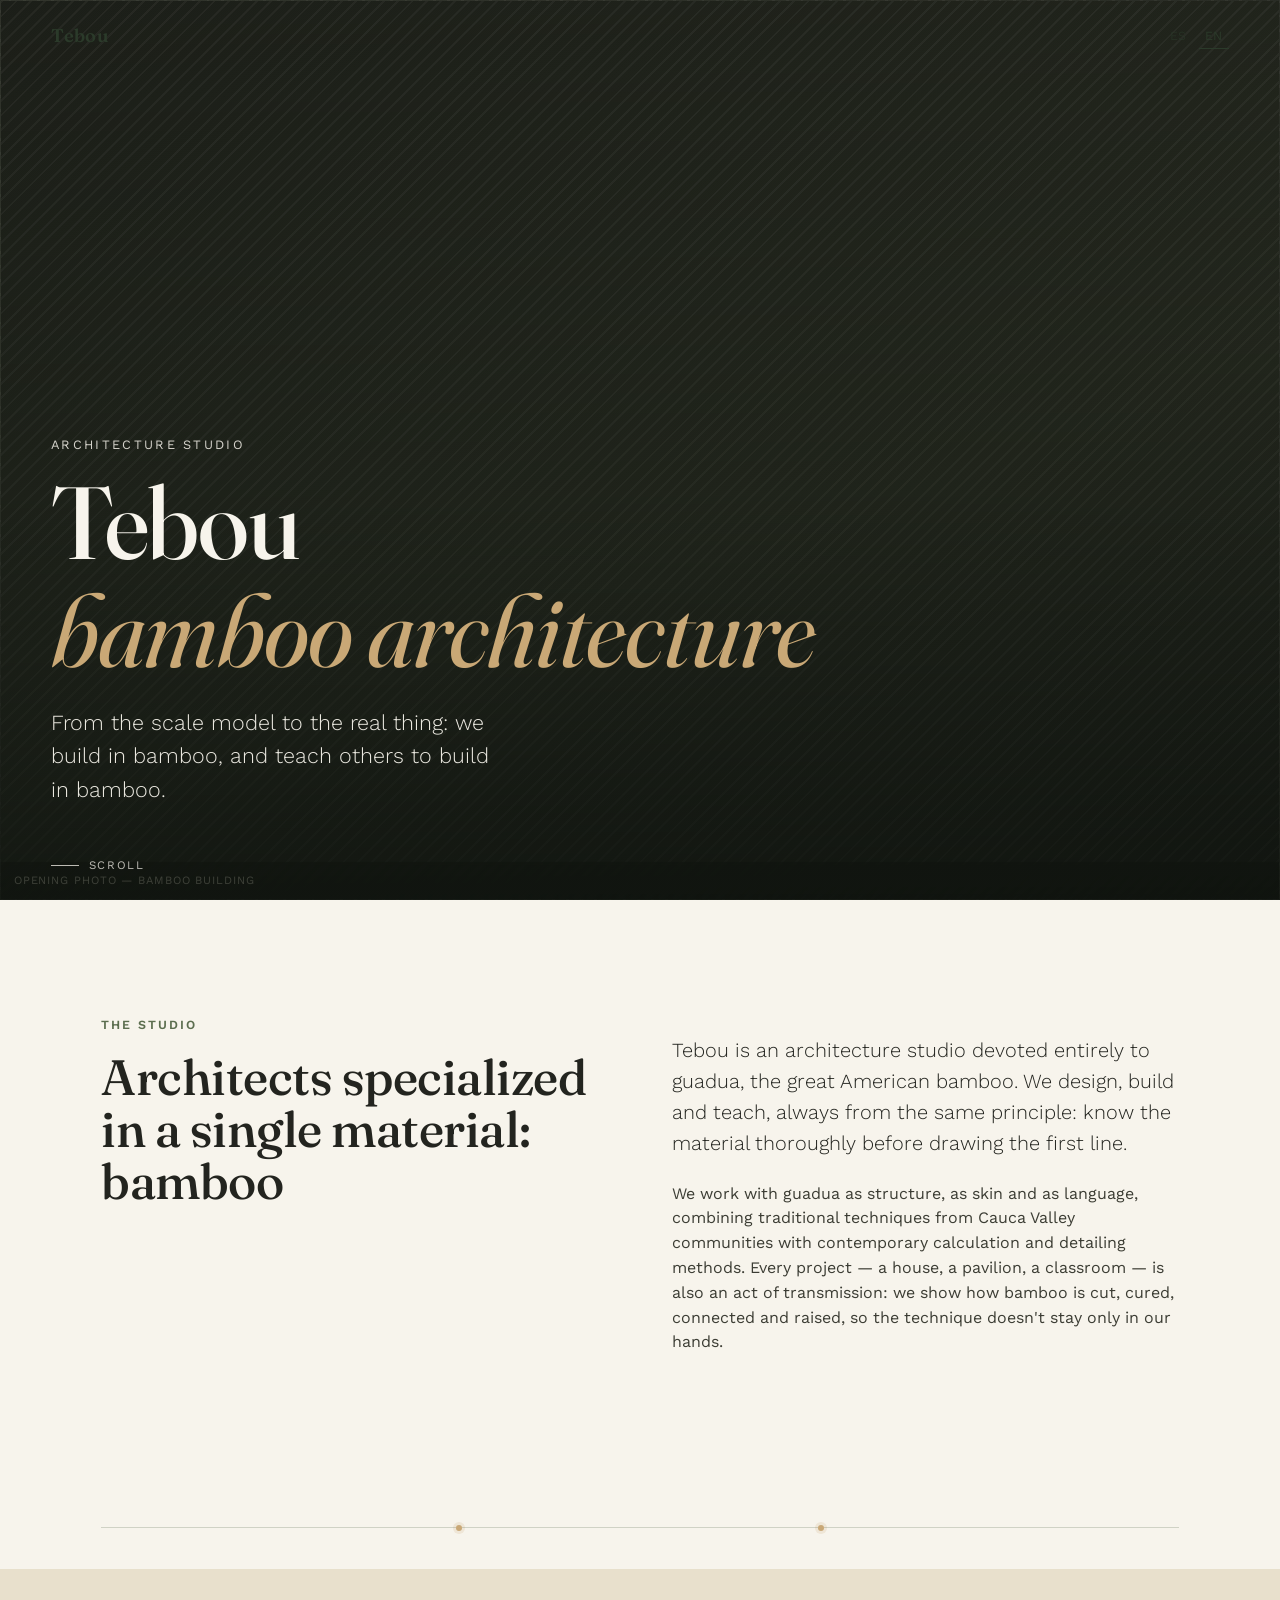
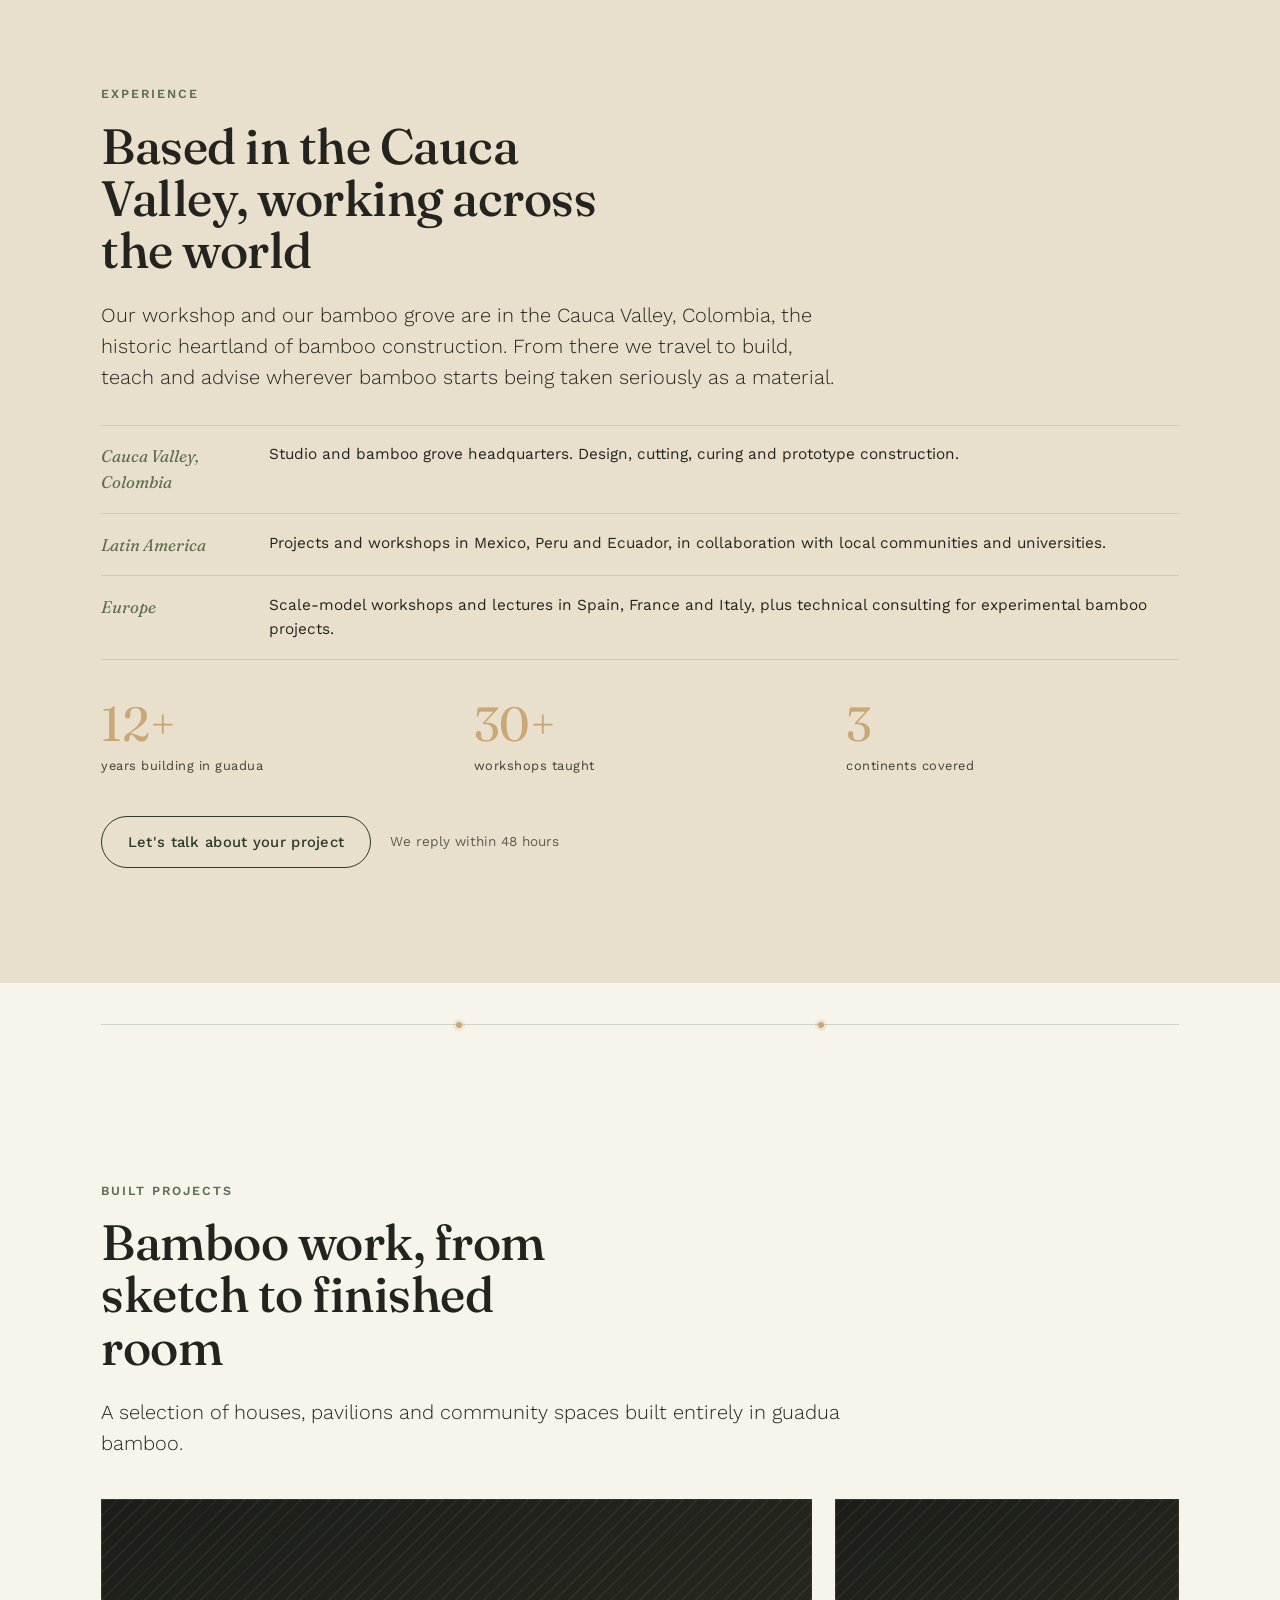
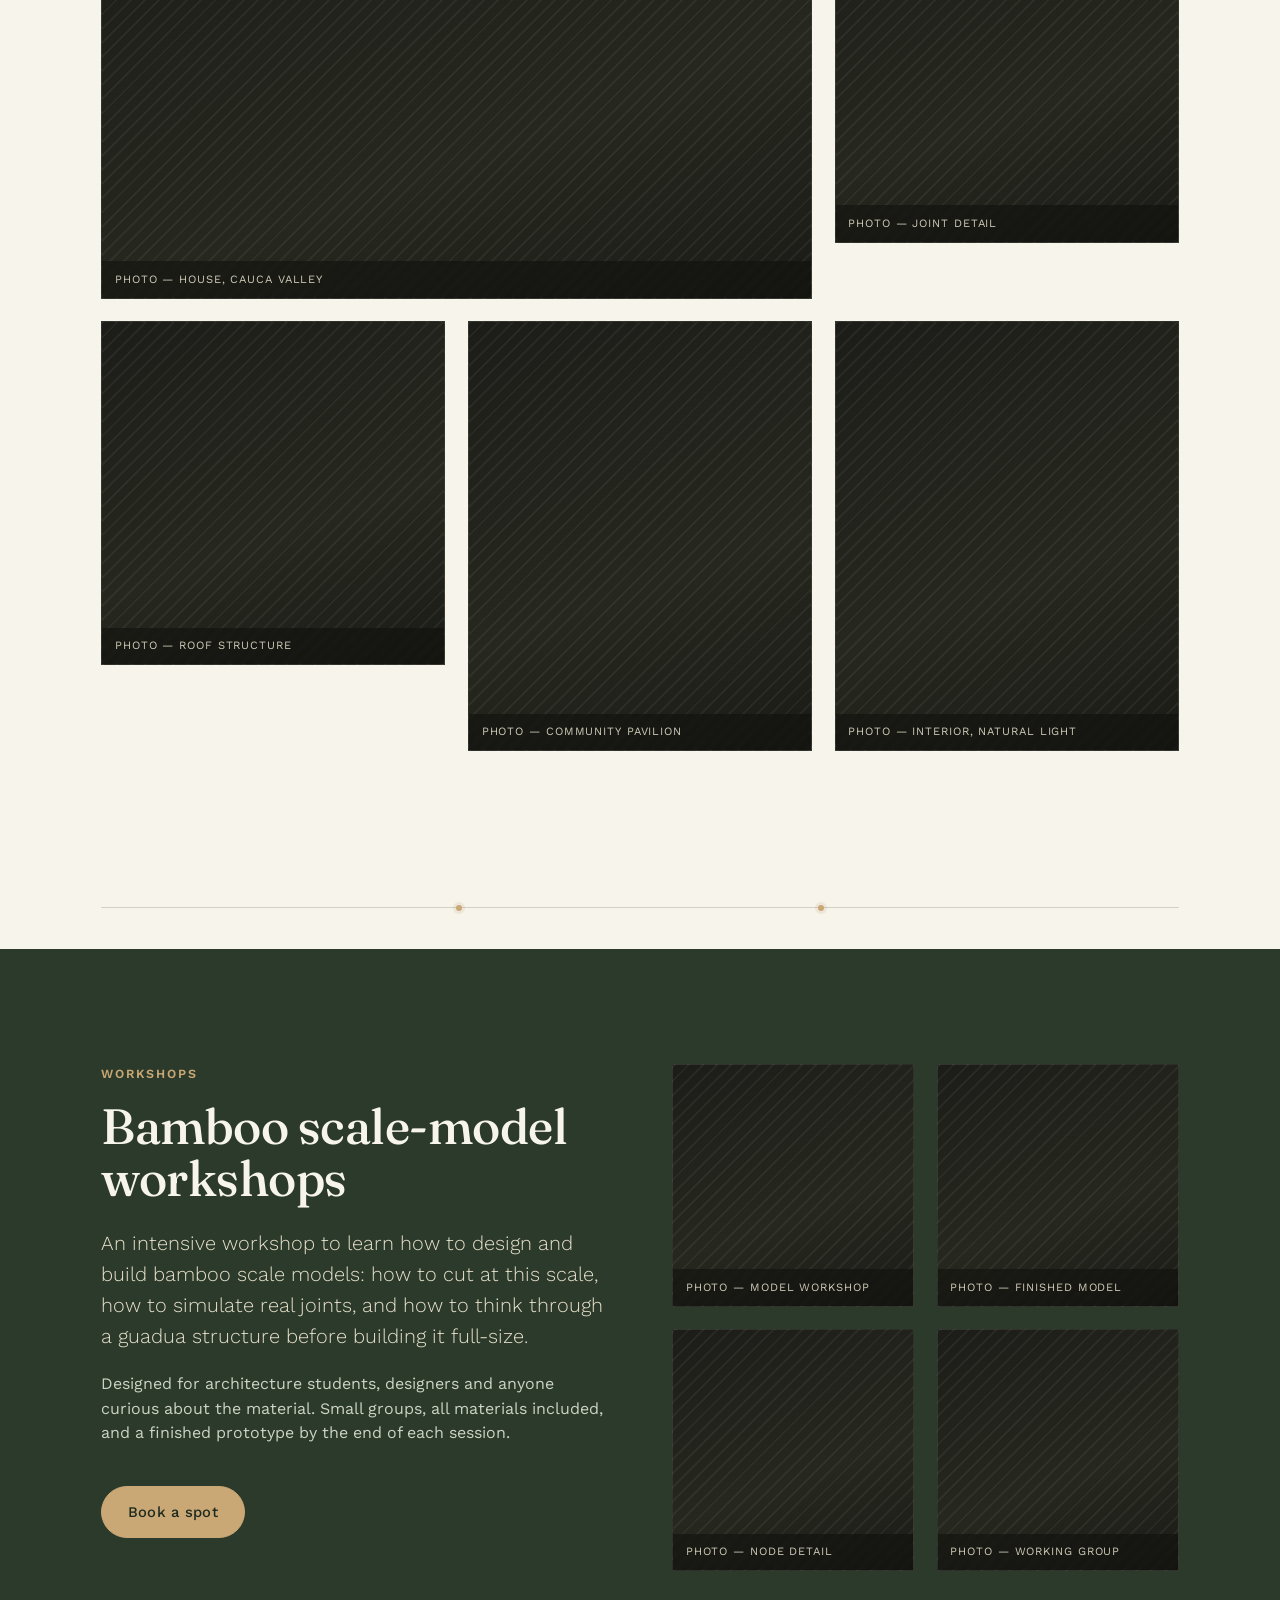
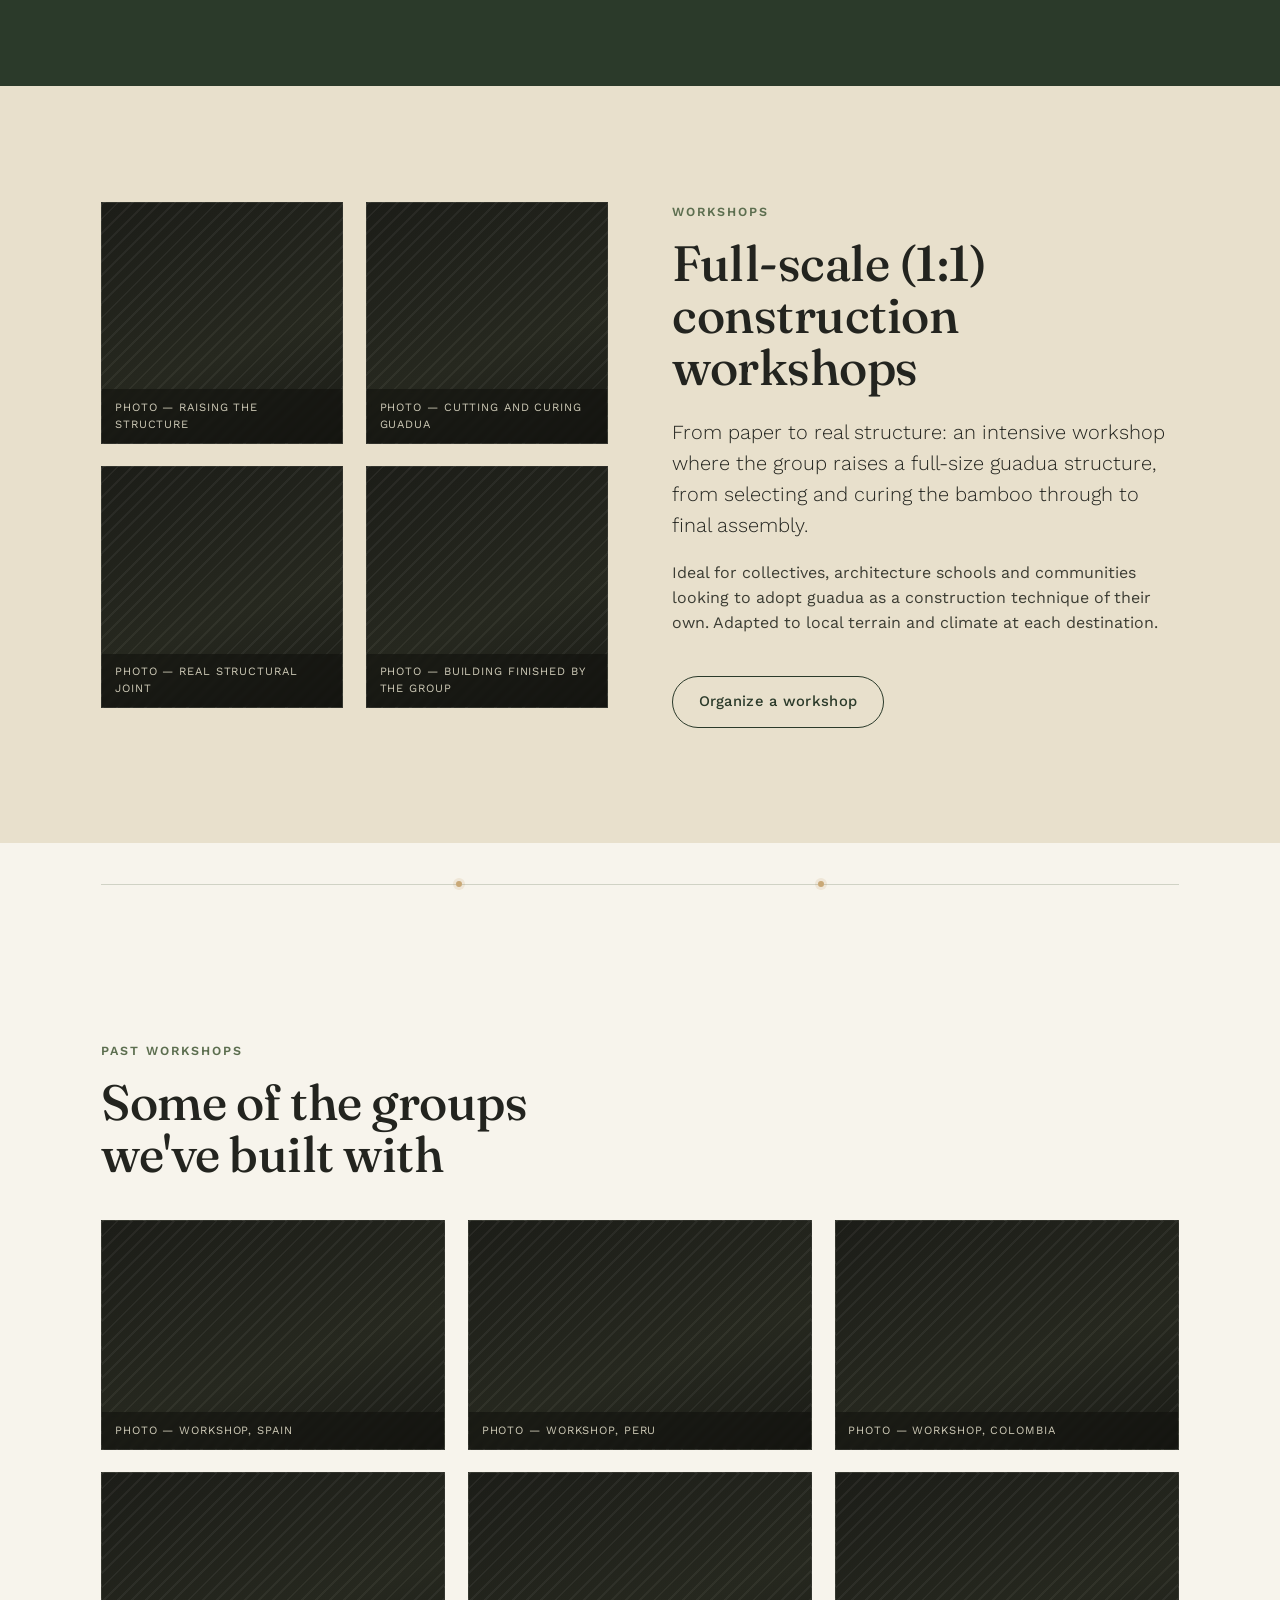
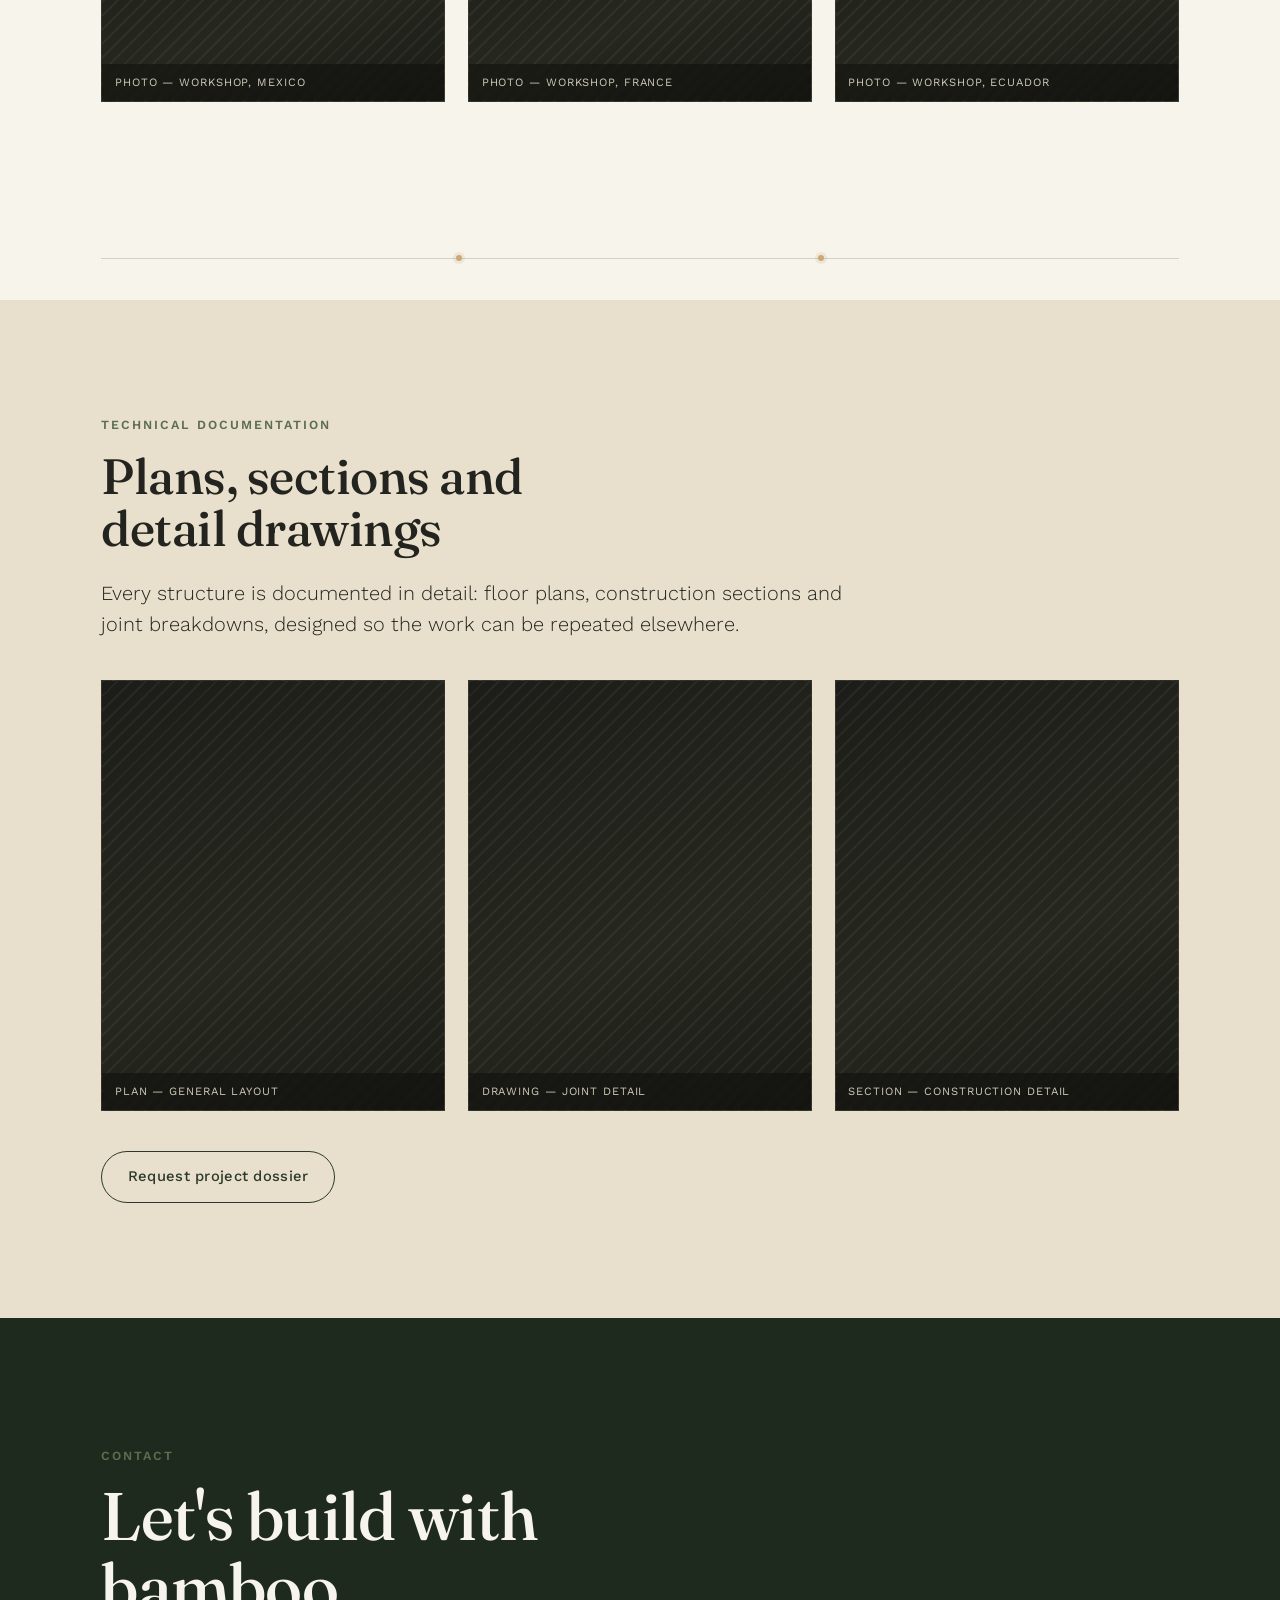
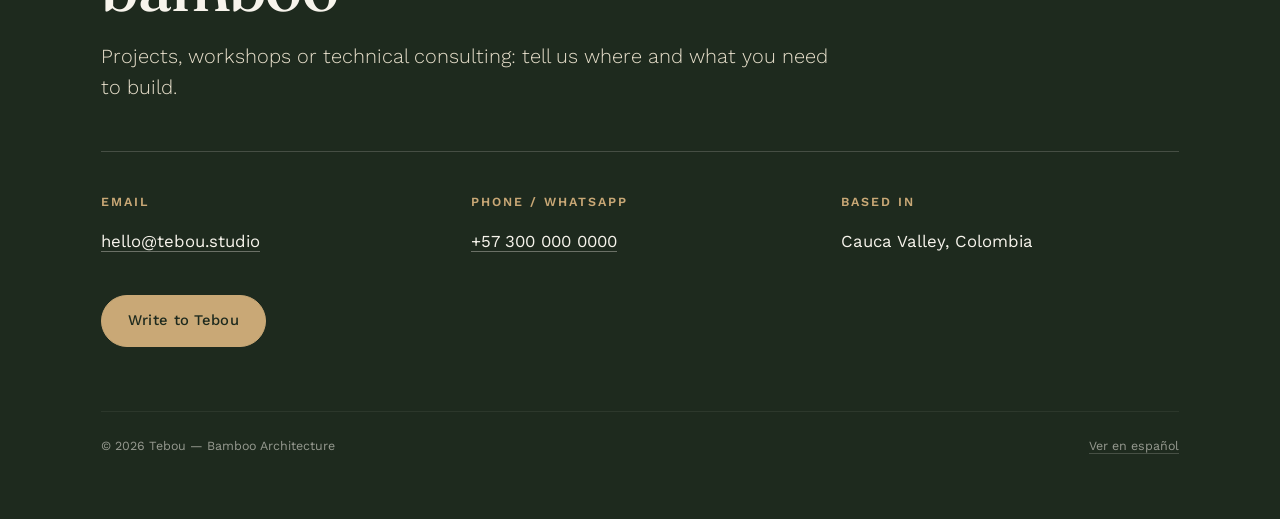
==== en.html @ 8532ab19 "Add files via upload" ====
<!doctype html>
<html lang="en">
<head>
<meta charset="UTF-8">
<meta name="viewport" content="width=device-width, initial-scale=1">
<title>Tebou — Bamboo Architecture</title>
<meta name="description" content="Tebou, an architecture studio specialized in guadua bamboo. Projects and workshops between the Cauca Valley, Europe and Latin America.">
<link rel="stylesheet" href="style.css">
</head>
<body>

<div class="brand-bar" id="brandBar">
  <span class="brand">Tebou</span>
  <span class="lang"><a href="index.html">ES</a><a href="en.html" class="active">EN</a></span>
</div>

<!-- ============ HERO ============ -->
<header class="hero">
  <div class="photo-slot" style="position:absolute;inset:0;">
    <img data-bind-img="hero.image" alt="Tebou — opening photo">
    <span class="tag">Opening photo — bamboo building</span>
  </div>
  <div class="hero-content">
    <span class="eyebrow" data-bind="hero.eyebrow">Architecture studio</span>
    <h1><span data-bind="hero.title_1">Tebou</span><br><em data-bind="hero.title_2">bamboo architecture</em></h1>
    <p class="tagline" data-bind="hero.tagline">From the scale model to the real thing.</p>
  </div>
  <div class="scroll-cue"><span class="line"></span> Scroll</div>
</header>

<!-- ============ STUDIO ============ -->
<section class="section" id="studio">
  <div class="wrap two-col reveal">
    <div>
      <span class="kicker" data-bind="studio.kicker">The studio</span>
      <h2 class="section-title" data-bind="studio.title">Architects specialized in a single material: bamboo</h2>
    </div>
    <div>
      <p class="lede" data-bind="studio.lede">Tebou is an architecture studio devoted entirely to guadua...</p>
      <p class="body-copy" style="margin-top:1.4rem;" data-bind="studio.body">We work with guadua as structure...</p>
    </div>
  </div>
</section>

<div class="divider-wrap"><div class="node-divider"><span class="seg"></span><span class="node"></span><span class="seg"></span><span class="node"></span><span class="seg"></span></div></div>

<!-- ============ EXPERIENCE ============ -->
<section class="section on-sand" id="experience">
  <div class="wrap reveal">
    <span class="kicker" data-bind="experience.kicker">Experience</span>
    <h2 class="section-title" data-bind="experience.title">Based in the Cauca Valley, working across the world</h2>
    <p class="lede" data-bind="experience.lede">Our workshop and our bamboo grove are in the Cauca Valley...</p>

    <ul class="travel-log">
      <li>
        <span class="place" data-bind="experience.travel_1_place">Cauca Valley, Colombia</span>
        <span class="detail" data-bind="experience.travel_1_detail">Studio and bamboo grove headquarters.</span>
      </li>
      <li>
        <span class="place" data-bind="experience.travel_2_place">Latin America</span>
        <span class="detail" data-bind="experience.travel_2_detail">Projects and workshops in Mexico, Peru and Ecuador.</span>
      </li>
      <li>
        <span class="place" data-bind="experience.travel_3_place">Europe</span>
        <span class="detail" data-bind="experience.travel_3_detail">Scale-model workshops and lectures in Spain, France and Italy.</span>
      </li>
    </ul>

    <div class="stats">
      <div>
        <div class="num" data-bind="experience.stat_1_num">12+</div>
        <div class="label" data-bind="experience.stat_1_label">years building in guadua</div>
      </div>
      <div>
        <div class="num" data-bind="experience.stat_2_num">30+</div>
        <div class="label" data-bind="experience.stat_2_label">workshops taught</div>
      </div>
      <div>
        <div class="num" data-bind="experience.stat_3_num">3</div>
        <div class="label" data-bind="experience.stat_3_label">continents covered</div>
      </div>
    </div>

    <div class="cta-row">
      <a class="btn btn-line" href="#contact" data-bind="experience.cta_text">Let's talk about your project</a>
      <span class="cta-note" data-bind="experience.cta_note">We reply within 48 hours</span>
    </div>
  </div>
</section>

<div class="divider-wrap"><div class="node-divider"><span class="seg"></span><span class="node"></span><span class="seg"></span><span class="node"></span><span class="seg"></span></div></div>

<!-- ============ PROJECTS ============ -->
<section class="section" id="projects">
  <div class="wrap reveal">
    <span class="kicker" data-bind="projects.kicker">Built projects</span>
    <h2 class="section-title" data-bind="projects.title">Bamboo work, from sketch to finished room</h2>
    <p class="lede" style="margin-bottom:2.5rem;" data-bind="projects.lede">A selection of houses, pavilions and community spaces...</p>

    <div class="gallery g-mix">
      <div class="photo-slot ph-16x9"><img data-bind-img="projects.photo_1.src" alt="House, Cauca Valley"><span class="tag">Photo — House, Cauca Valley</span></div>
      <div class="photo-slot ph-1x1"><img data-bind-img="projects.photo_2.src" alt="Joint detail"><span class="tag">Photo — Joint detail</span></div>
      <div class="photo-slot ph-1x1"><img data-bind-img="projects.photo_3.src" alt="Roof structure"><span class="tag">Photo — Roof structure</span></div>
      <div class="photo-slot ph-4x5"><img data-bind-img="projects.photo_4.src" alt="Community pavilion"><span class="tag">Photo — Community pavilion</span></div>
      <div class="photo-slot ph-4x5"><img data-bind-img="projects.photo_5.src" alt="Interior, natural light"><span class="tag">Photo — Interior, natural light</span></div>
    </div>
  </div>
</section>

<div class="divider-wrap"><div class="node-divider"><span class="seg"></span><span class="node"></span><span class="seg"></span><span class="node"></span><span class="seg"></span></div></div>

<!-- ============ MODEL WORKSHOPS ============ -->
<section class="section on-forest" id="model-workshops">
  <div class="wrap two-col reveal">
    <div>
      <span class="kicker" data-bind="model_workshops.kicker">Workshops</span>
      <h2 class="section-title" data-bind="model_workshops.title">Bamboo scale-model workshops</h2>
      <p class="lede" data-bind="model_workshops.lede">An intensive workshop to learn how to design and build bamboo scale models...</p>
      <p class="body-copy" style="margin-top:1.2rem;" data-bind="model_workshops.body">Designed for architecture students, designers and anyone curious about the material.</p>
      <div class="cta-row">
        <a class="btn btn-solid" href="#contact" data-bind="model_workshops.cta_text">Book a spot</a>
      </div>
    </div>
    <div class="gallery g-4" style="grid-template-columns:1fr 1fr;">
      <div class="photo-slot ph-1x1"><img data-bind-img="model_workshops.photo_1.src" alt="Model workshop"><span class="tag">Photo — Model workshop</span></div>
      <div class="photo-slot ph-1x1"><img data-bind-img="model_workshops.photo_2.src" alt="Finished model"><span class="tag">Photo — Finished model</span></div>
      <div class="photo-slot ph-1x1"><img data-bind-img="model_workshops.photo_3.src" alt="Node detail"><span class="tag">Photo — Node detail</span></div>
      <div class="photo-slot ph-1x1"><img data-bind-img="model_workshops.photo_4.src" alt="Working group"><span class="tag">Photo — Working group</span></div>
    </div>
  </div>
</section>

<!-- ============ FULL-SCALE WORKSHOPS ============ -->
<section class="section on-sand" id="full-scale-workshops">
  <div class="wrap two-col reveal">
    <div class="gallery g-4" style="grid-template-columns:1fr 1fr;">
      <div class="photo-slot ph-1x1"><img data-bind-img="full_scale_workshops.photo_1.src" alt="Raising the structure"><span class="tag">Photo — Raising the structure</span></div>
      <div class="photo-slot ph-1x1"><img data-bind-img="full_scale_workshops.photo_2.src" alt="Cutting and curing guadua"><span class="tag">Photo — Cutting and curing guadua</span></div>
      <div class="photo-slot ph-1x1"><img data-bind-img="full_scale_workshops.photo_3.src" alt="Real structural joint"><span class="tag">Photo — Real structural joint</span></div>
      <div class="photo-slot ph-1x1"><img data-bind-img="full_scale_workshops.photo_4.src" alt="Building finished by the group"><span class="tag">Photo — Building finished by the group</span></div>
    </div>
    <div>
      <span class="kicker" data-bind="full_scale_workshops.kicker">Workshops</span>
      <h2 class="section-title" data-bind="full_scale_workshops.title">Full-scale (1:1) construction workshops</h2>
      <p class="lede" data-bind="full_scale_workshops.lede">From paper to real structure...</p>
      <p class="body-copy" style="margin-top:1.2rem;" data-bind="full_scale_workshops.body">Ideal for collectives, architecture schools and communities...</p>
      <div class="cta-row">
        <a class="btn btn-line" href="#contact" data-bind="full_scale_workshops.cta_text">Organize a workshop</a>
      </div>
    </div>
  </div>
</section>

<div class="divider-wrap"><div class="node-divider"><span class="seg"></span><span class="node"></span><span class="seg"></span><span class="node"></span><span class="seg"></span></div></div>

<!-- ============ PAST WORKSHOPS ============ -->
<section class="section" id="past-workshops">
  <div class="wrap reveal">
    <span class="kicker" data-bind="past_workshops.kicker">Past workshops</span>
    <h2 class="section-title" data-bind="past_workshops.title">Some of the groups we've built with</h2>
    <div class="gallery g-3" style="margin-top:2.5rem;">
      <div class="photo-slot ph-3x2"><img data-bind-img="past_workshops.photo_1.src" alt="Workshop, Spain"><span class="tag">Photo — Workshop, Spain</span></div>
      <div class="photo-slot ph-3x2"><img data-bind-img="past_workshops.photo_2.src" alt="Workshop, Peru"><span class="tag">Photo — Workshop, Peru</span></div>
      <div class="photo-slot ph-3x2"><img data-bind-img="past_workshops.photo_3.src" alt="Workshop, Colombia"><span class="tag">Photo — Workshop, Colombia</span></div>
      <div class="photo-slot ph-3x2"><img data-bind-img="past_workshops.photo_4.src" alt="Workshop, Mexico"><span class="tag">Photo — Workshop, Mexico</span></div>
      <div class="photo-slot ph-3x2"><img data-bind-img="past_workshops.photo_5.src" alt="Workshop, France"><span class="tag">Photo — Workshop, France</span></div>
      <div class="photo-slot ph-3x2"><img data-bind-img="past_workshops.photo_6.src" alt="Workshop, Ecuador"><span class="tag">Photo — Workshop, Ecuador</span></div>
    </div>
  </div>
</section>

<div class="divider-wrap"><div class="node-divider"><span class="seg"></span><span class="node"></span><span class="seg"></span><span class="node"></span><span class="seg"></span></div></div>

<!-- ============ PLANS & DRAWINGS ============ -->
<section class="section on-sand" id="plans">
  <div class="wrap reveal">
    <span class="kicker" data-bind="plans.kicker">Technical documentation</span>
    <h2 class="section-title" data-bind="plans.title">Plans, sections and detail drawings</h2>
    <p class="lede" style="margin-bottom:2.5rem;" data-bind="plans.lede">Every structure is documented in detail...</p>
    <div class="gallery g-3">
      <div class="photo-slot ph-4x5"><img data-bind-img="plans.photo_1.src" alt="General layout"><span class="tag">Plan — General layout</span></div>
      <div class="photo-slot ph-4x5"><img data-bind-img="plans.photo_2.src" alt="Joint detail"><span class="tag">Drawing — Joint detail</span></div>
      <div class="photo-slot ph-4x5"><img data-bind-img="plans.photo_3.src" alt="Construction detail"><span class="tag">Section — Construction detail</span></div>
    </div>
    <div class="cta-row">
      <a class="btn btn-line" href="#contact" data-bind="plans.cta_text">Request project dossier</a>
    </div>
  </div>
</section>

<!-- ============ CONTACT ============ -->
<section class="contact" id="contact">
  <div class="wrap reveal">
    <span class="kicker" data-bind="contact.kicker">Contact</span>
    <h2 data-bind="contact.title">Let's build with bamboo</h2>
    <p class="lede" data-bind="contact.lede">Projects, workshops or technical consulting...</p>

    <div class="contact-grid">
      <div class="contact-item">
        <span class="kicker">Email</span>
        <a href="mailto:hello@tebou.studio" data-bind="contact.email" id="contact-email-text">hello@tebou.studio</a>
      </div>
      <div class="contact-item">
        <span class="kicker">Phone / WhatsApp</span>
        <a href="tel:+573000000000" data-bind="contact.phone" id="contact-phone-text">+57 300 000 0000</a>
      </div>
      <div class="contact-item">
        <span class="kicker">Based in</span>
        <p data-bind="contact.location">Cauca Valley, Colombia</p>
      </div>
    </div>

    <div class="cta-row">
      <a class="btn btn-solid" href="mailto:hello@tebou.studio" id="contact-cta" data-bind="contact.cta_text">Write to Tebou</a>
    </div>

    <footer class="credits">
      <span>© <span id="year-en"></span> Tebou — Bamboo Architecture</span>
      <span><a href="index.html" style="text-decoration:none;border-bottom:1px solid rgba(247,244,236,0.35);">Ver en español</a></span>
    </footer>
  </div>
</section>

<script>window.CONTENT_URL = 'content/en.json';</script>
<script src="content.js"></script>
<script>
  document.getElementById('year-en').textContent = new Date().getFullYear();

  window.addEventListener('load', () => {
    setTimeout(() => {
      const email = document.getElementById('contact-email-text');
      if (email) document.querySelectorAll('a[href^="mailto:"]').forEach(a => a.href = 'mailto:' + email.textContent.trim());
      const phone = document.getElementById('contact-phone-text');
      if (phone) document.querySelectorAll('a[href^="tel:"]').forEach(a => a.href = 'tel:' + phone.textContent.trim().replace(/\s+/g, ''));
    }, 300);
  });

  const hero = document.querySelector('.hero');
  const bar = document.getElementById('brandBar');
  const io1 = new IntersectionObserver((entries)=>{
    entries.forEach(e=>{ bar.classList.toggle('is-dark', !e.isIntersecting); });
  }, { threshold:0.15 });
  io1.observe(hero);

  const revealEls = document.querySelectorAll('.reveal');
  const io2 = new IntersectionObserver((entries)=>{
    entries.forEach(e=>{
      if(e.isIntersecting){ e.target.classList.add('is-visible'); io2.unobserve(e.target); }
    });
  }, { threshold:0.12 });
  revealEls.forEach(el=>io2.observe(el));
</script>

</body>
</html>
---- style.css ----
/* ==========================================================================
   TEBOU — bamboo architecture studio
   Design tokens
   Palette:
     --ink        #23241F  near-black warm charcoal (text)
     --forest     #2B3A2A  deep bamboo-leaf green (dark sections, footer)
     --sage       #5C6E4F  mid bamboo green (accents, links)
     --paper      #F7F4EC  warm paper background
     --sand       #E8E0CC  beige / bamboo-sheath background
     --culm       #C9A876  bamboo-culm tan (accent, buttons, rules)
   Type:
     Display: Fraunces (warm serif, organic curves — the material's warmth)
     Body/UI: Work Sans (quiet humanist sans)
   Signature: bamboo-node dividers between sections (culm rings)
   ========================================================================== */

@import url('https://fonts.googleapis.com/css2?family=Fraunces:ital,opsz,wght@0,9..144,300;0,9..144,400;0,9..144,500;0,9..144,600;1,9..144,400;1,9..144,500&family=Work+Sans:ital,wght@0,300;0,400;0,500;0,600;1,400&display=swap');

:root{
  --ink:#23241F;
  --forest:#2B3A2A;
  --forest-2:#1E2A1E;
  --sage:#5C6E4F;
  --paper:#F7F4EC;
  --sand:#E8E0CC;
  --culm:#C9A876;
  --culm-dark:#B08F55;

  --display: 'Fraunces', serif;
  --body: 'Work Sans', sans-serif;

  --max: 1180px;
  --pad: clamp(1.25rem, 4vw, 3.5rem);
  --gap: clamp(1rem, 3vw, 2.25rem);

  --radius: 2px;
}

*, *::before, *::after{ box-sizing:border-box; }
html{ scroll-behavior:smooth; }
@media (prefers-reduced-motion: reduce){
  html{ scroll-behavior:auto; }
  *, *::before, *::after{ animation-duration:0.001ms !important; animation-iteration-count:1 !important; transition-duration:0.001ms !important; scroll-behavior:auto !important; }
}

body{
  margin:0;
  font-family:var(--body);
  color:var(--ink);
  background:var(--paper);
  line-height:1.55;
  -webkit-font-smoothing:antialiased;
}

img{ max-width:100%; display:block; }
a{ color:inherit; }

h1,h2,h3{
  font-family:var(--display);
  font-weight:500;
  margin:0;
  line-height:1.05;
  letter-spacing:-0.01em;
}

.wrap{ max-width:var(--max); margin:0 auto; padding-left:var(--pad); padding-right:var(--pad); }

/* ---------- Brand mark (top-left, no menu) ---------- */
.brand-bar{
  position:fixed;
  top:0; left:0; right:0;
  z-index:40;
  display:flex;
  justify-content:space-between;
  align-items:center;
  padding:clamp(0.9rem,2vw,1.4rem) var(--pad);
  pointer-events:none;
  mix-blend-mode:normal;
}
.brand-bar .brand{
  font-family:var(--display);
  font-weight:600;
  font-size:1.15rem;
  letter-spacing:0.02em;
  color:var(--paper);
  pointer-events:auto;
}
.brand-bar.is-dark .brand{ color:var(--forest); }
.brand-bar .lang{
  pointer-events:auto;
  display:flex;
  gap:0.4rem;
  font-family:var(--body);
  font-size:0.78rem;
  letter-spacing:0.06em;
  text-transform:uppercase;
}
.brand-bar .lang a{
  text-decoration:none;
  color:var(--paper);
  opacity:0.6;
  padding:0.15rem 0.35rem;
  border-bottom:1px solid transparent;
}
.brand-bar .lang a.active{ opacity:1; border-color:currentColor; }
.brand-bar.is-dark .lang a{ color:var(--forest); }

/* ---------- Hero ---------- */
.hero{
  position:relative;
  min-height:100svh;
  display:flex;
  flex-direction:column;
  justify-content:flex-end;
  color:var(--paper);
  overflow:hidden;
}
.hero .photo-slot{
  position:absolute; inset:0;
  z-index:0;
  border-radius:0;
}
.hero::after{
  content:"";
  position:absolute; inset:0;
  background:linear-gradient(180deg, rgba(30,42,30,0.15) 0%, rgba(20,28,20,0.35) 55%, rgba(15,20,15,0.78) 100%);
  z-index:1;
}
.hero-content{
  position:relative;
  z-index:2;
  padding:0 var(--pad) clamp(2.5rem,6vw,4.5rem);
  max-width:900px;
}
.eyebrow{
  font-family:var(--body);
  font-size:0.8rem;
  letter-spacing:0.18em;
  text-transform:uppercase;
  opacity:0.85;
  margin-bottom:0.9rem;
  display:inline-block;
}
.hero h1{
  font-size:clamp(3rem, 9vw, 6.4rem);
  margin-bottom:0.6rem;
}
.hero h1 em{ font-style:italic; font-weight:400; color:var(--culm); }
.hero p.tagline{
  font-size:clamp(1.05rem,2vw,1.35rem);
  max-width:34ch;
  font-weight:300;
  opacity:0.95;
}
.scroll-cue{
  position:absolute;
  bottom:1.6rem; left:var(--pad);
  z-index:2;
  font-size:0.72rem;
  letter-spacing:0.14em;
  text-transform:uppercase;
  opacity:0.75;
  display:flex; align-items:center; gap:0.6rem;
}
.scroll-cue .line{ width:28px; height:1px; background:currentColor; animation:pulse 2.4s ease-in-out infinite; }
@keyframes pulse{ 0%,100%{ opacity:0.4; } 50%{ opacity:1; } }

/* ---------- Sections ---------- */
section{ position:relative; }
.section{
  padding:clamp(4rem,9vw,7.5rem) 0;
}
.section.on-sand{ background:var(--sand); }
.section.on-forest{ background:var(--forest); color:var(--paper); }
.section.on-forest h2, .section.on-forest h3{ color:var(--paper); }

.kicker{
  font-size:0.78rem;
  letter-spacing:0.16em;
  text-transform:uppercase;
  color:var(--sage);
  font-weight:600;
  margin-bottom:1rem;
  display:block;
}
.on-forest .kicker{ color:var(--culm); }

h2.section-title{
  font-size:clamp(2rem, 4.4vw, 3.1rem);
  max-width:16ch;
  margin-bottom:1.5rem;
}

.lede{
  font-size:clamp(1.05rem, 1.6vw, 1.25rem);
  max-width:62ch;
  font-weight:300;
  color:var(--ink);
}
.on-forest .lede{ color:var(--sand); }

.body-copy{
  max-width:60ch;
  font-size:1rem;
  color:#3c3d34;
}
.on-forest .body-copy{ color:#cdd3c4; }

.two-col{
  display:grid;
  grid-template-columns:minmax(0,1fr) minmax(0,1fr);
  gap:clamp(2rem,5vw,5rem);
  align-items:start;
}
@media (max-width:820px){ .two-col{ grid-template-columns:1fr; } }

/* ---------- Bamboo-node divider (signature element) ---------- */
.node-divider{
  --n: 7;
  display:flex;
  align-items:center;
  gap:0;
  width:100%;
  padding:0 var(--pad);
  max-width:var(--max);
  margin:0 auto;
}
.node-divider .seg{
  flex:1;
  height:1px;
  background:currentColor;
  opacity:0.25;
  position:relative;
}
.node-divider .node{
  width:6px; height:6px;
  border-radius:50%;
  background:var(--culm);
  flex:0 0 auto;
  box-shadow:0 0 0 3px rgba(201,168,118,0.18);
}
.divider-wrap{ color:var(--sage); padding:clamp(1.5rem,3vw,2.5rem) 0; }
.on-forest + .divider-wrap, .divider-wrap.on-forest{ color:var(--culm); }
.section.on-forest .node-divider{ color:var(--culm); }

/* ---------- Photo placeholders ---------- */
.photo-slot{
  position:relative;
  width:100%;
  background:
    repeating-linear-gradient(135deg, rgba(247,244,236,0.05) 0 2px, transparent 2px 10px),
    linear-gradient(160deg,#1c1d18,#26281f 60%,#1a1b16);
  border:1px solid rgba(247,244,236,0.08);
  display:flex;
  align-items:flex-end;
  overflow:hidden;
  color:#cfcbb8;
}
.photo-slot .tag{
  font-family:var(--body);
  font-size:0.7rem;
  letter-spacing:0.08em;
  text-transform:uppercase;
  padding:0.6rem 0.8rem;
  background:rgba(15,16,12,0.55);
  backdrop-filter:blur(2px);
  width:100%;
}
.photo-slot img{
  position:absolute; inset:0;
  width:100%; height:100%;
  object-fit:cover;
  display:none;
}
.photo-slot.has-photo img{ display:block; }
.photo-slot.has-photo .tag{ display:none; }
.ph-16x9{ aspect-ratio:16/9; }
.ph-4x5{ aspect-ratio:4/5; }
.ph-1x1{ aspect-ratio:1/1; }
.ph-3x2{ aspect-ratio:3/2; }
.ph-21x9{ aspect-ratio:21/9; }

/* ---------- Galleries ---------- */
.gallery{
  display:grid;
  gap:clamp(0.8rem,2vw,1.4rem);
}
.gallery.g-3{ grid-template-columns:repeat(3,1fr); }
.gallery.g-4{ grid-template-columns:repeat(4,1fr); }
.gallery.g-mix{ grid-template-columns:repeat(6,1fr); }
.gallery.g-mix > *:nth-child(1){ grid-column:span 4; }
.gallery.g-mix > *:nth-child(2){ grid-column:span 2; }
.gallery.g-mix > *:nth-child(3){ grid-column:span 2; }
.gallery.g-mix > *:nth-child(4){ grid-column:span 2; }
.gallery.g-mix > *:nth-child(5){ grid-column:span 2; }
@media (max-width:900px){
  .gallery.g-3, .gallery.g-4{ grid-template-columns:repeat(2,1fr); }
  .gallery.g-mix{ grid-template-columns:repeat(2,1fr); }
  .gallery.g-mix > *{ grid-column:span 1 !important; }
}
@media (max-width:560px){
  .gallery.g-3, .gallery.g-4{ grid-template-columns:1fr; }
}

/* ---------- Travel log list (experience) ---------- */
.travel-log{ list-style:none; margin:2rem 0 0; padding:0; border-top:1px solid rgba(35,36,31,0.12); }
.on-forest .travel-log{ border-color:rgba(247,244,236,0.18); }
.travel-log li{
  display:grid;
  grid-template-columns:9rem 1fr;
  gap:1.5rem;
  padding:1.1rem 0;
  border-bottom:1px solid rgba(35,36,31,0.12);
}
.on-forest .travel-log li{ border-color:rgba(247,244,236,0.18); }
.travel-log .place{
  font-family:var(--display);
  font-style:italic;
  font-size:1.05rem;
  color:var(--sage);
}
.on-forest .travel-log .place{ color:var(--culm); }
.travel-log .detail{ font-size:0.96rem; }
@media (max-width:560px){
  .travel-log li{ grid-template-columns:1fr; gap:0.3rem; }
}

/* ---------- Stats row ---------- */
.stats{
  display:grid;
  grid-template-columns:repeat(3,1fr);
  gap:clamp(1.5rem,4vw,2.5rem);
  margin-top:2.5rem;
}
.stats .num{
  font-family:var(--display);
  font-size:clamp(2.2rem,4vw,3rem);
  color:var(--culm);
  line-height:1;
}
.stats .label{
  font-size:0.8rem;
  letter-spacing:0.04em;
  margin-top:0.5rem;
  opacity:0.85;
}
@media (max-width:640px){ .stats{ grid-template-columns:1fr 1fr; } }

/* ---------- Buttons / contact CTA ---------- */
.btn{
  display:inline-flex;
  align-items:center;
  gap:0.6rem;
  padding:0.85rem 1.6rem;
  font-family:var(--body);
  font-size:0.92rem;
  font-weight:500;
  letter-spacing:0.02em;
  text-decoration:none;
  border-radius:999px;
  border:1px solid currentColor;
  transition:background 0.25s ease, color 0.25s ease;
}
.btn-solid{
  background:var(--culm);
  border-color:var(--culm);
  color:var(--forest-2);
}
.btn-solid:hover{ background:var(--culm-dark); border-color:var(--culm-dark); }
.btn-line{
  color:var(--forest);
  border-color:var(--forest);
}
.btn-line:hover{ background:var(--forest); color:var(--paper); }
.on-forest .btn-line{ color:var(--paper); border-color:var(--paper); }
.on-forest .btn-line:hover{ background:var(--paper); color:var(--forest); }

.cta-row{
  margin-top:2.5rem;
  display:flex;
  align-items:center;
  gap:1.2rem;
  flex-wrap:wrap;
}
.cta-note{ font-size:0.85rem; opacity:0.7; }

/* ---------- Final contact section ---------- */
.contact{
  background:var(--forest-2);
  color:var(--paper);
  padding:clamp(4.5rem,10vw,8rem) 0 clamp(2.5rem,5vw,4rem);
}
.contact h2{
  font-size:clamp(2.2rem,6vw,4.2rem);
  max-width:14ch;
  color:var(--paper);
}
.contact .lede{ color:var(--sand); margin-top:1.2rem; }
.contact-grid{
  margin-top:3rem;
  display:grid;
  grid-template-columns:repeat(3,1fr);
  gap:2rem;
  border-top:1px solid rgba(247,244,236,0.18);
  padding-top:2.5rem;
}
@media (max-width:760px){ .contact-grid{ grid-template-columns:1fr; } }
.contact-item .kicker{ color:var(--culm); }
.contact-item a, .contact-item p{ font-size:1.05rem; margin:0.3rem 0 0; }
.contact-item a{ text-decoration:none; border-bottom:1px solid rgba(247,244,236,0.35); }
.contact-item a:hover{ border-color:var(--culm); color:var(--culm); }

footer.credits{
  margin-top:4rem;
  padding-top:1.5rem;
  border-top:1px solid rgba(247,244,236,0.12);
  font-size:0.78rem;
  opacity:0.55;
  display:flex;
  justify-content:space-between;
  flex-wrap:wrap;
  gap:0.5rem;
}

/* ---------- Reveal-on-scroll ---------- */
.reveal{ opacity:0; transform:translateY(18px); transition:opacity 0.8s ease, transform 0.8s ease; }
.reveal.is-visible{ opacity:1; transform:none; }

/* ---------- Focus visibility ---------- */
a:focus-visible, button:focus-visible{
  outline:2px solid var(--culm);
  outline-offset:3px;
}
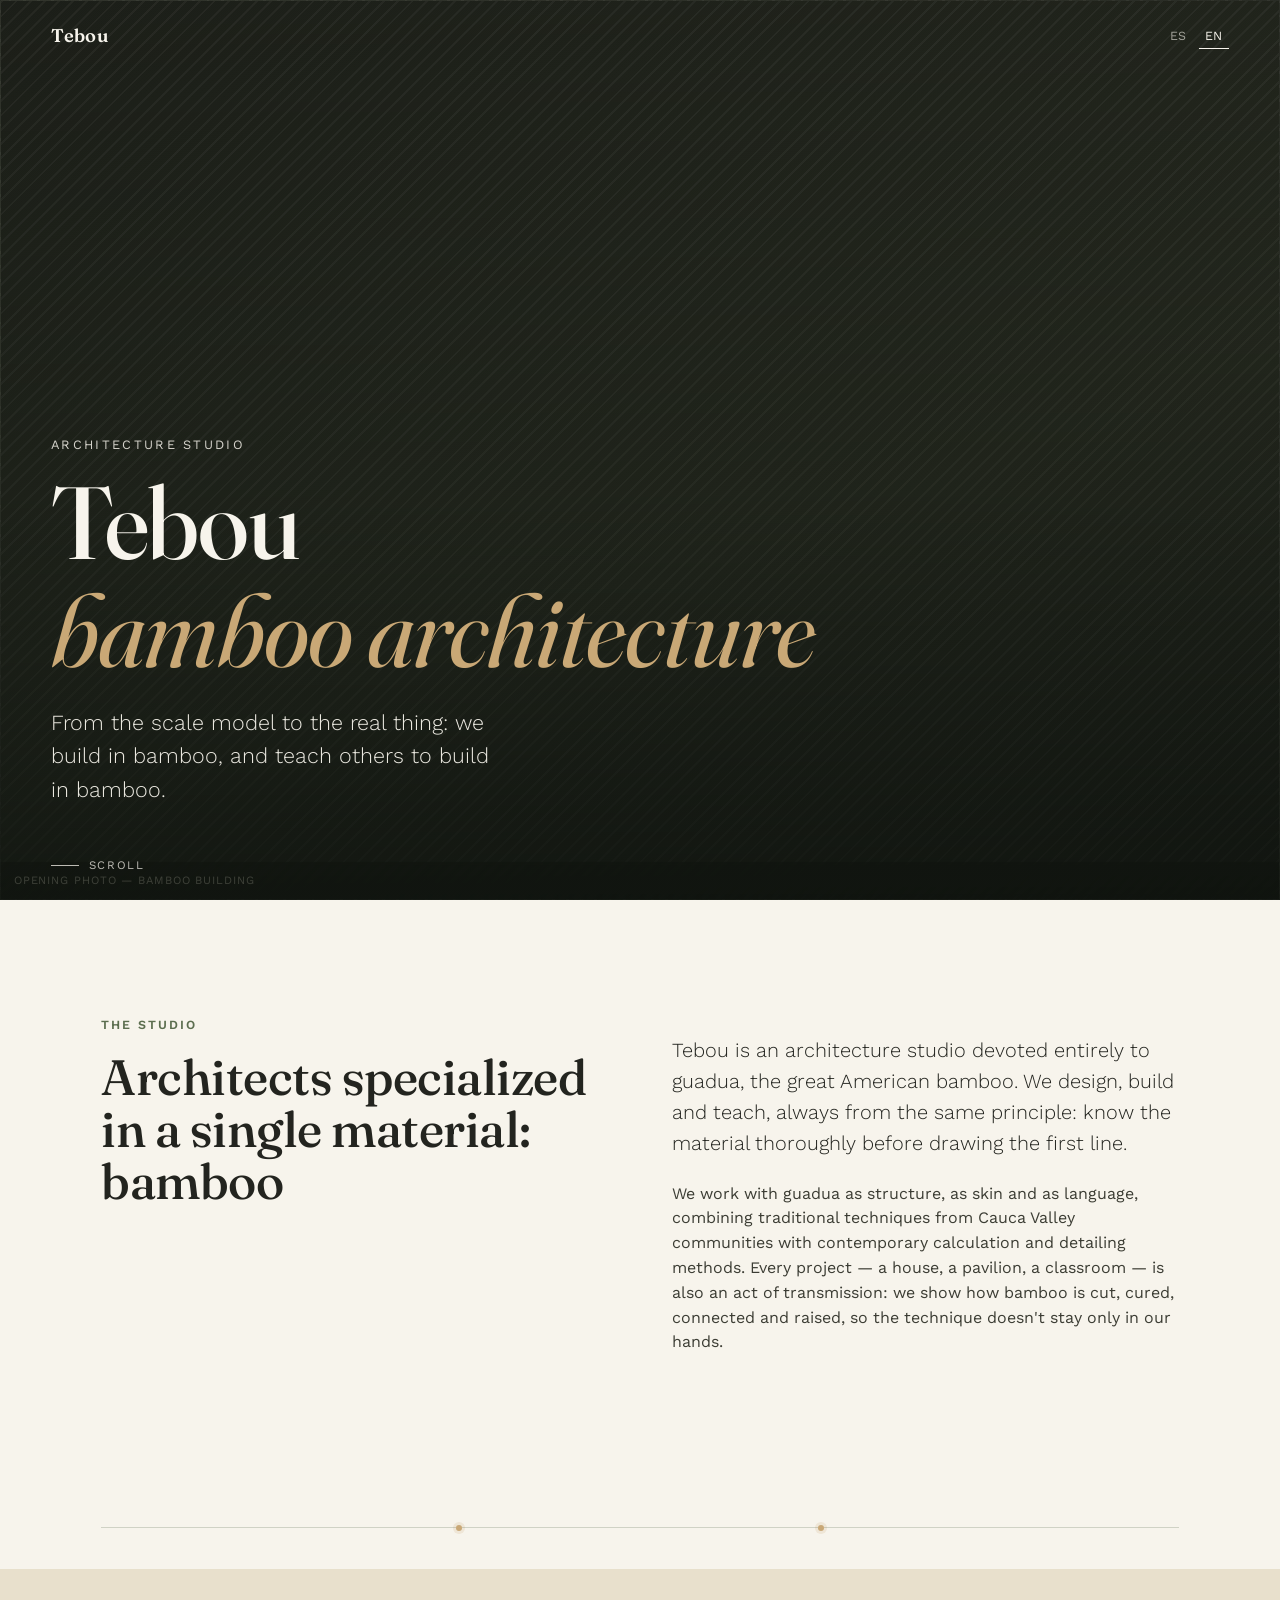
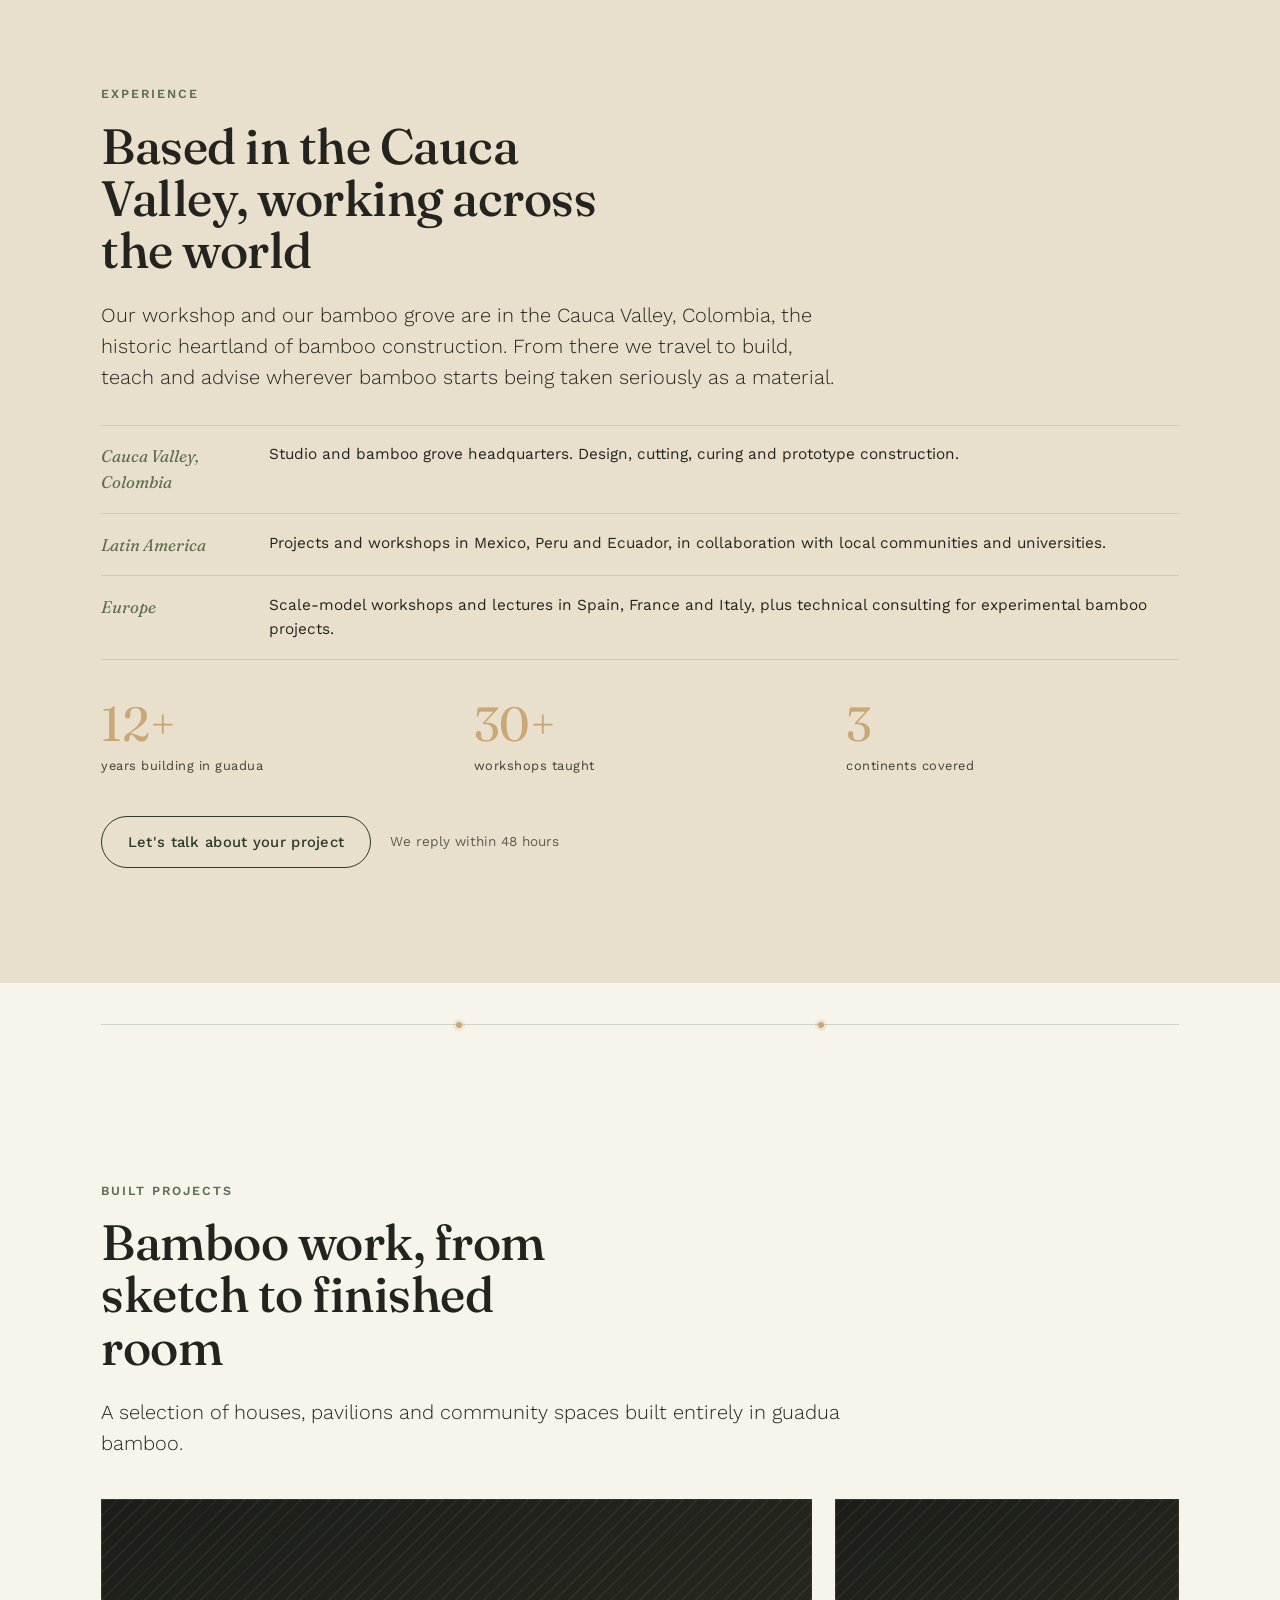
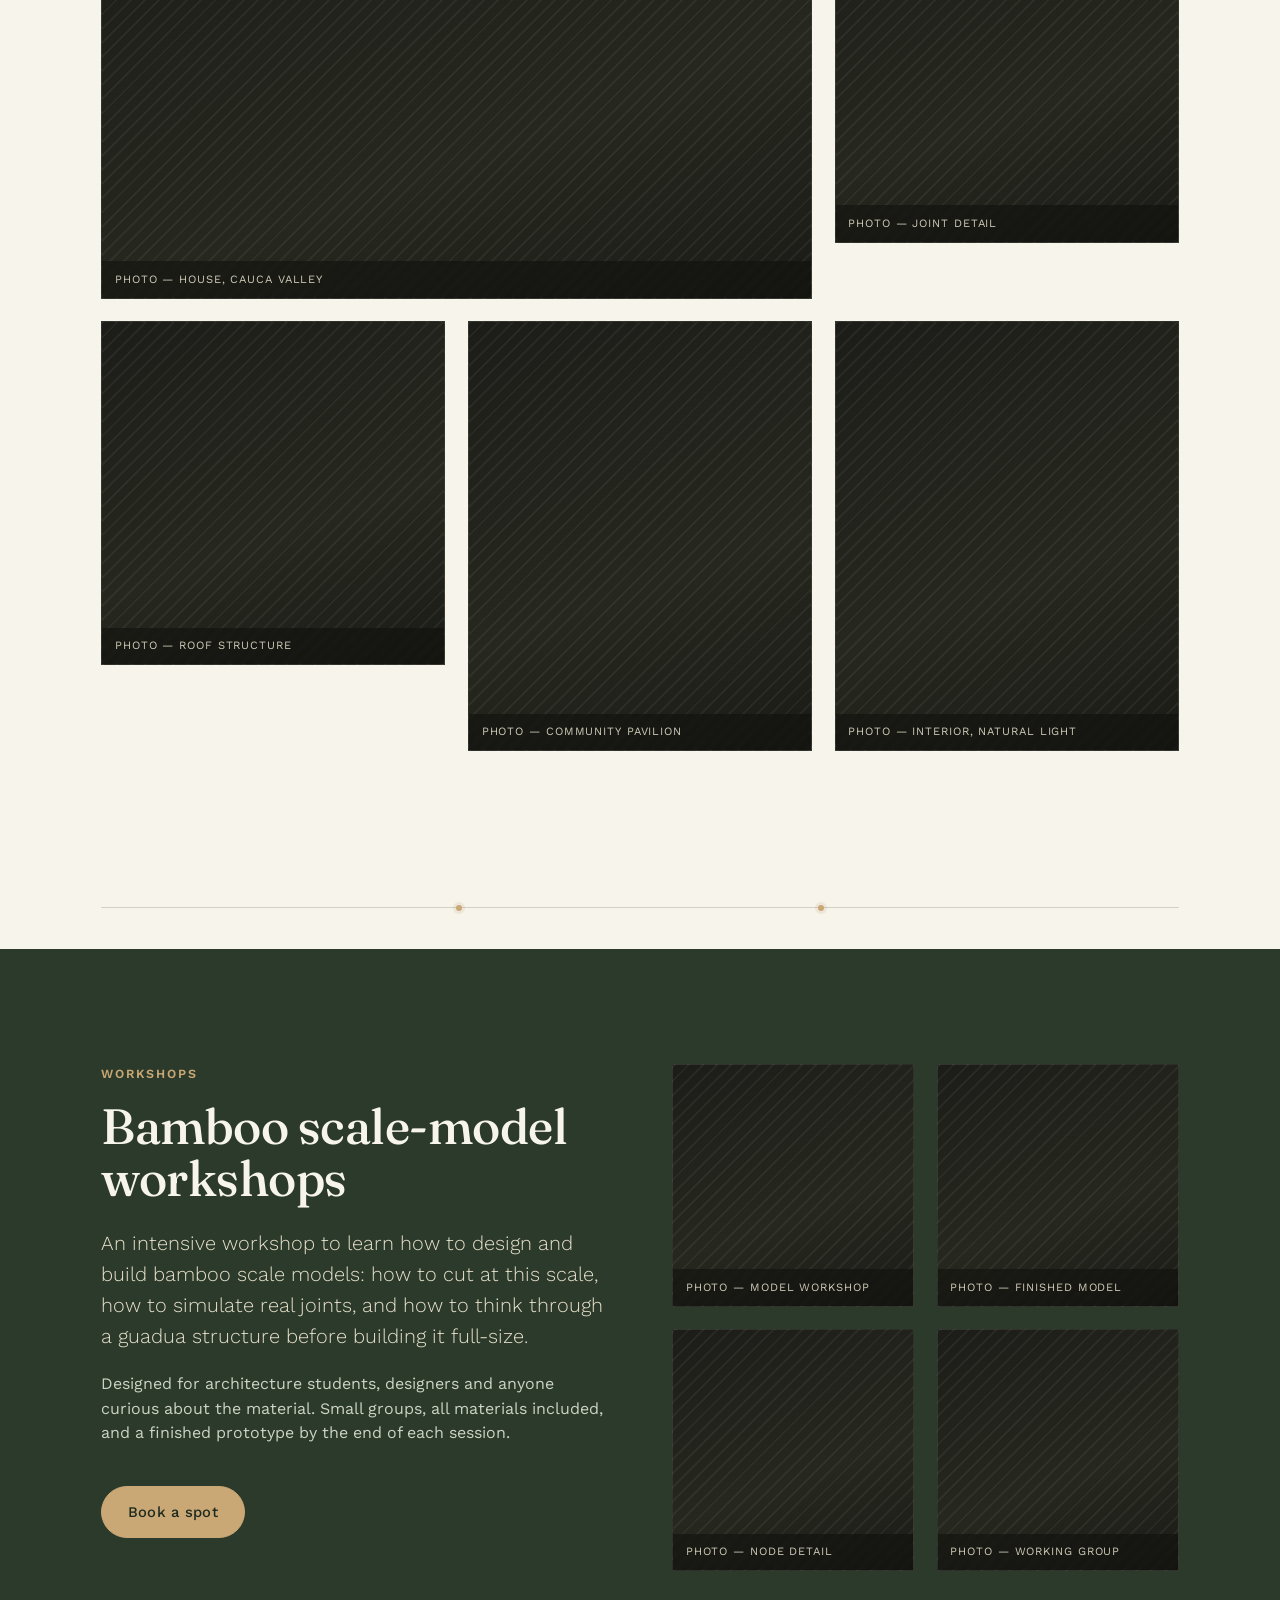
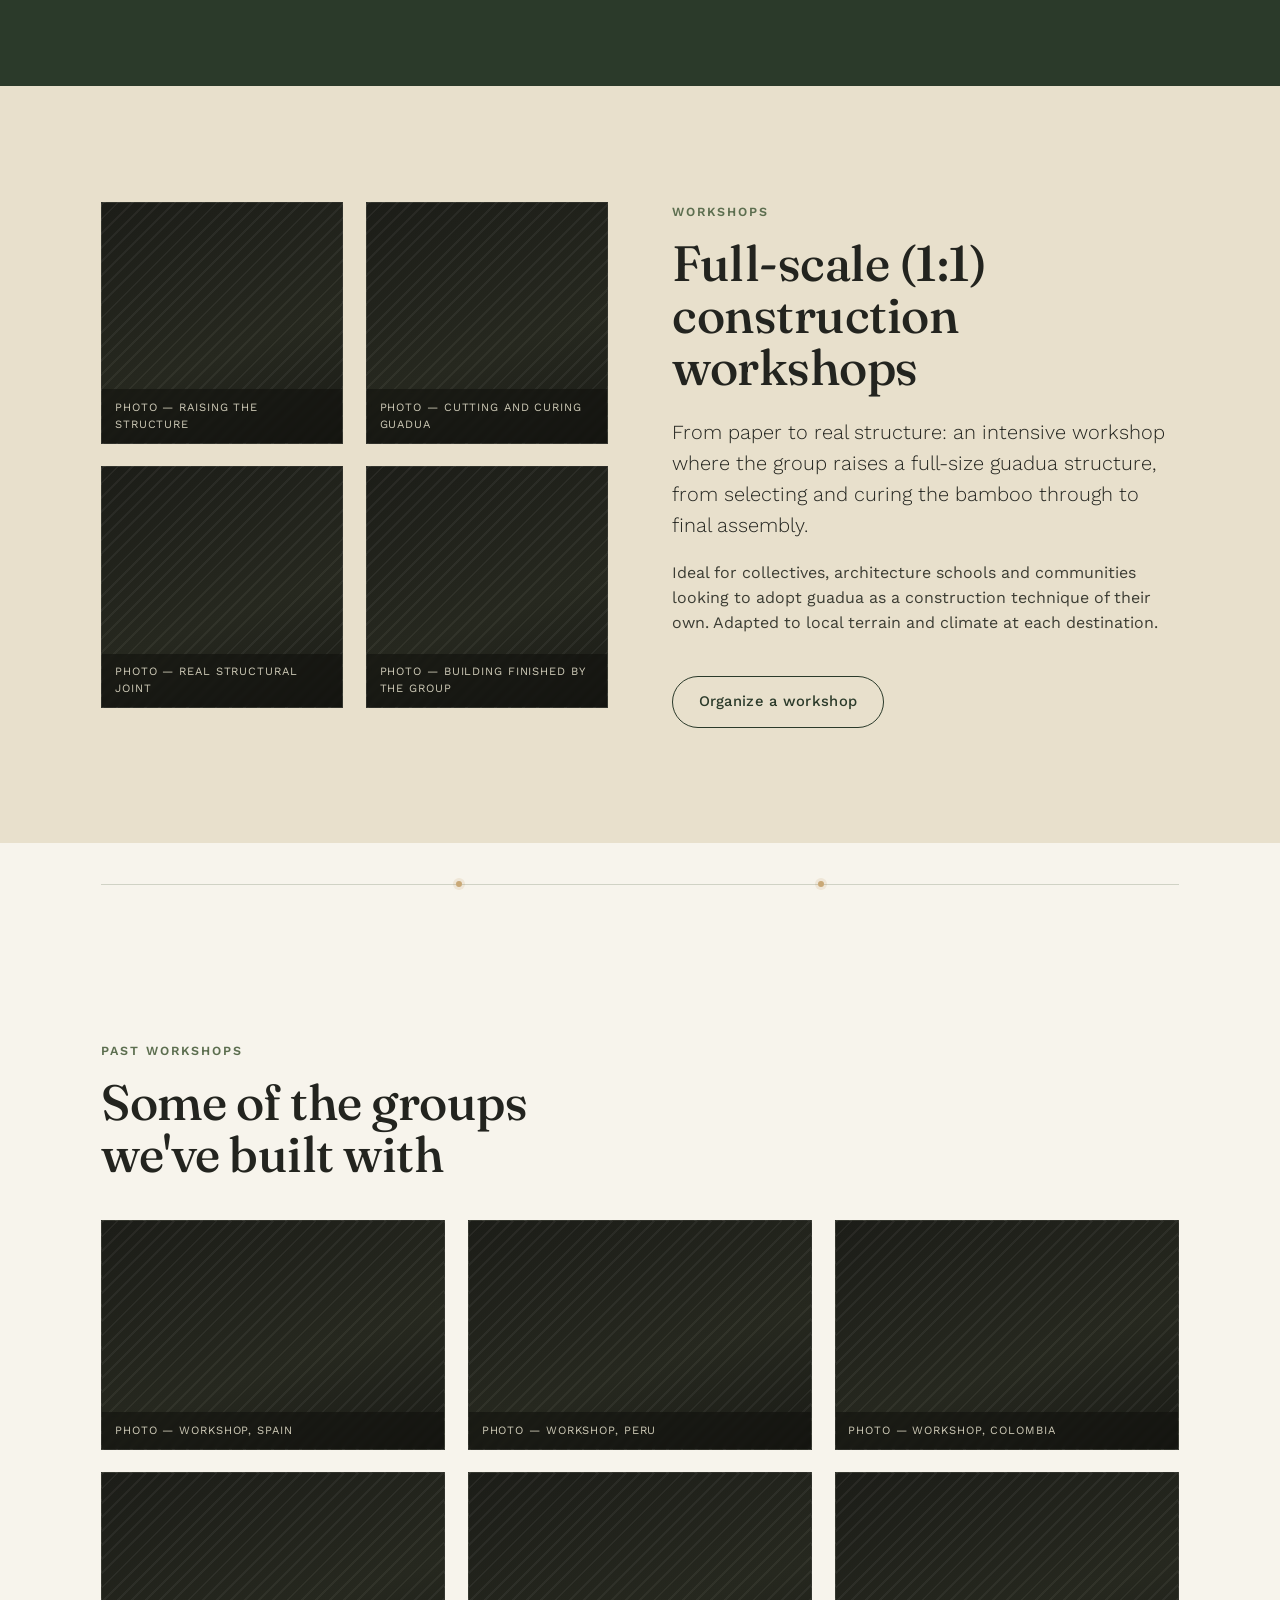
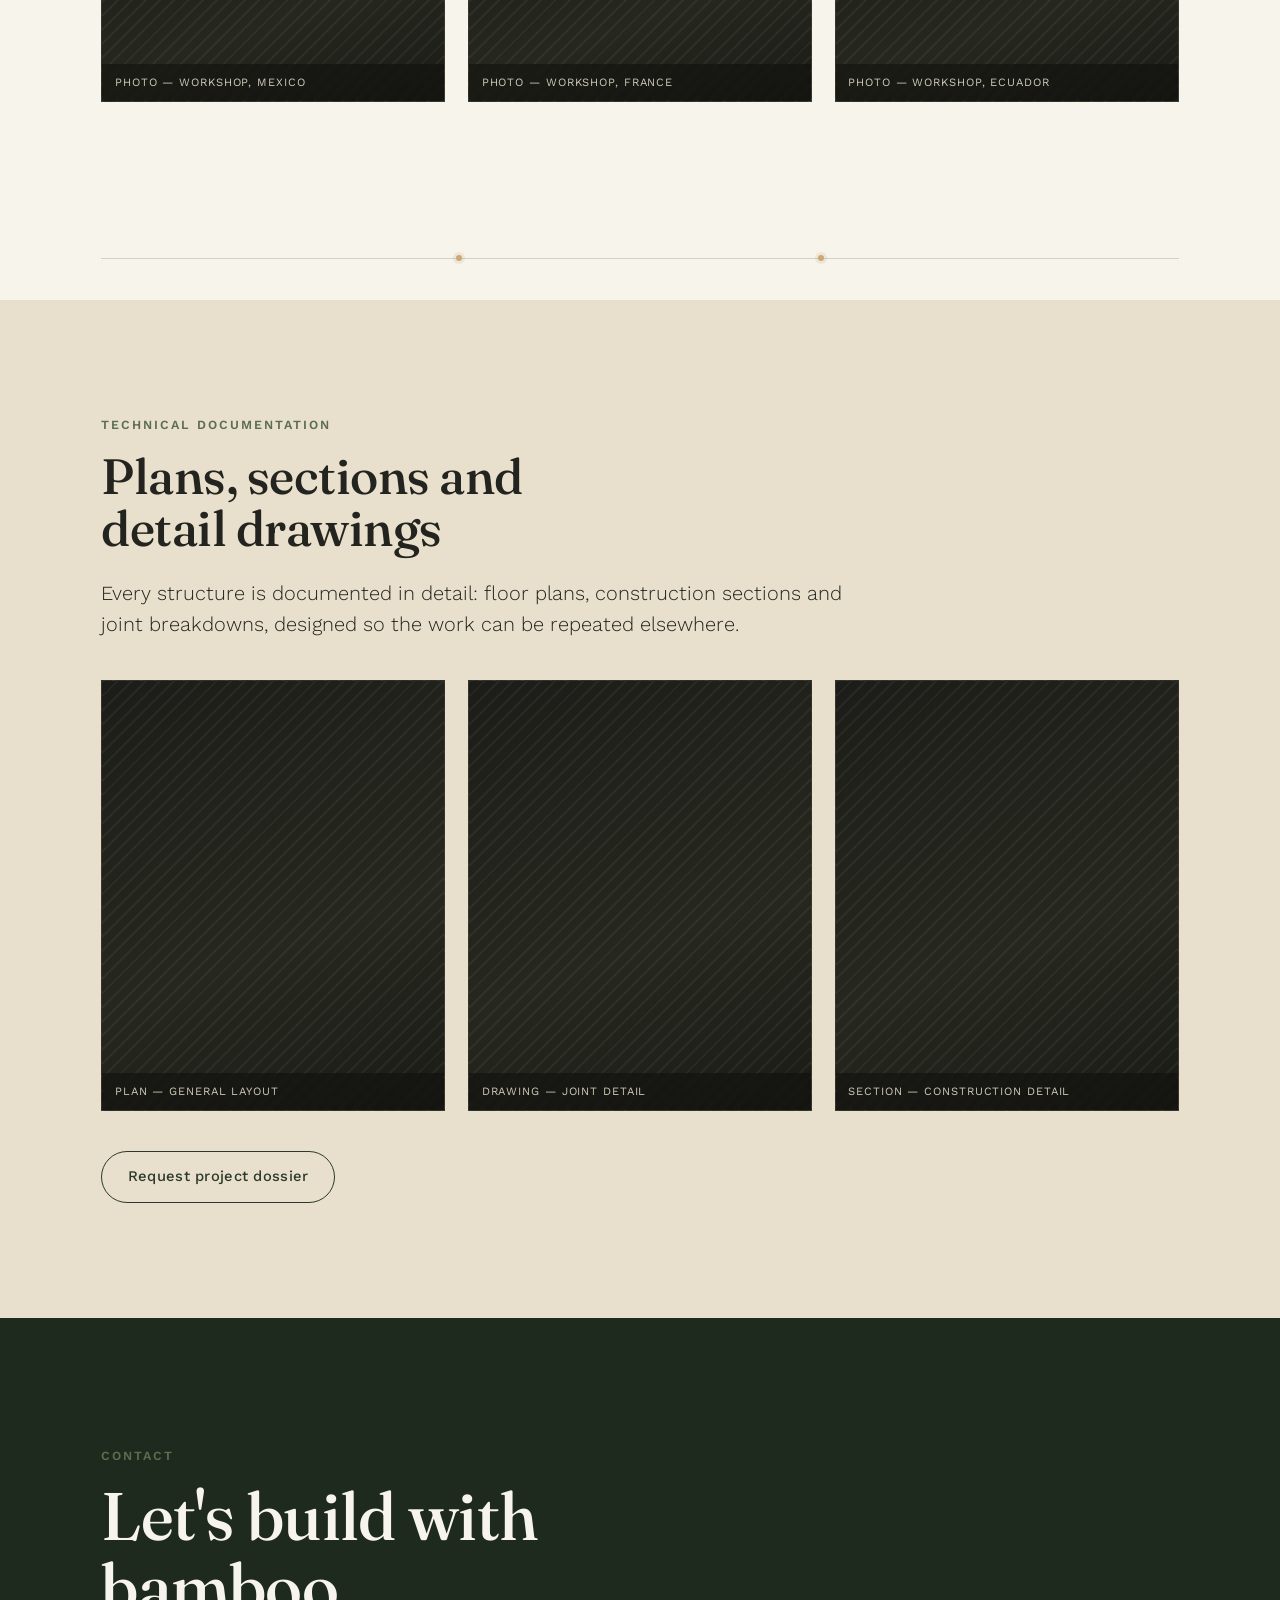
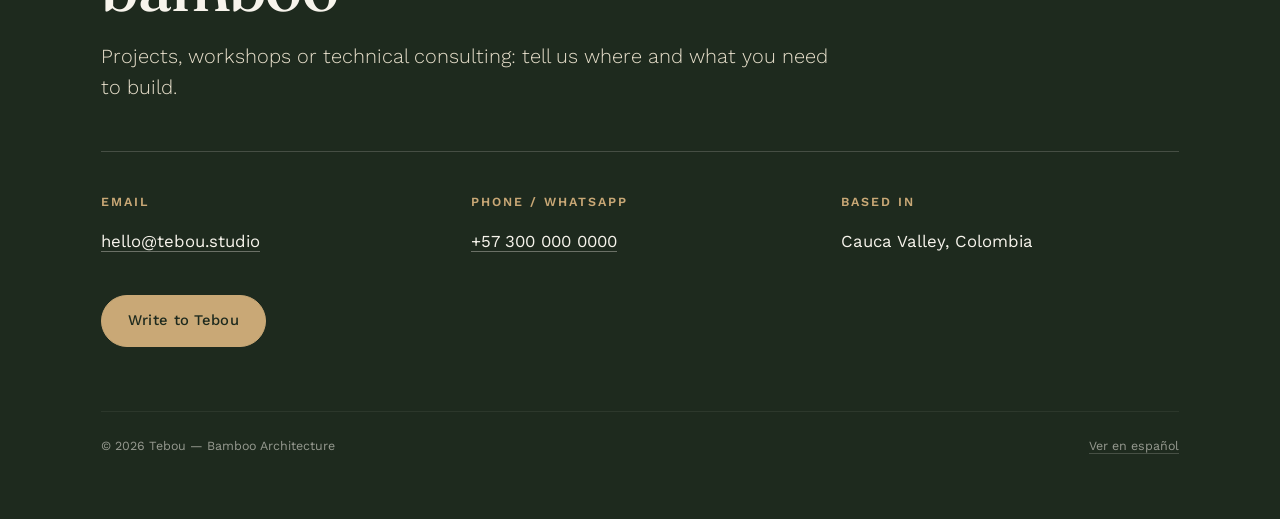
==== commit dc575f70: "Update en.html" ====
--- a/en.html
+++ b/en.html
@@ -6,6 +6,7 @@
 <title>Tebou — Bamboo Architecture</title>
 <meta name="description" content="Tebou, an architecture studio specialized in guadua bamboo. Projects and workshops between the Cauca Valley, Europe and Latin America.">
 <link rel="stylesheet" href="style.css">
+  <script src="https://identity.netlify.com/v1/netlify-identity-widget.js"></script>
 </head>
 <body>
 
@@ -223,6 +224,17 @@
 
 <script>window.CONTENT_URL = 'content/en.json';</script>
 <script src="content.js"></script>
+  <script>
+    if (window.netlifyIdentity) {
+      window.netlifyIdentity.on('init', user => {
+        if (!user) {
+          window.netlifyIdentity.on('login', () => {
+            document.location.href = '/admin/';
+          });
+        }
+      });
+    }
+      </script>
 <script>
   document.getElementById('year-en').textContent = new Date().getFullYear();
 
